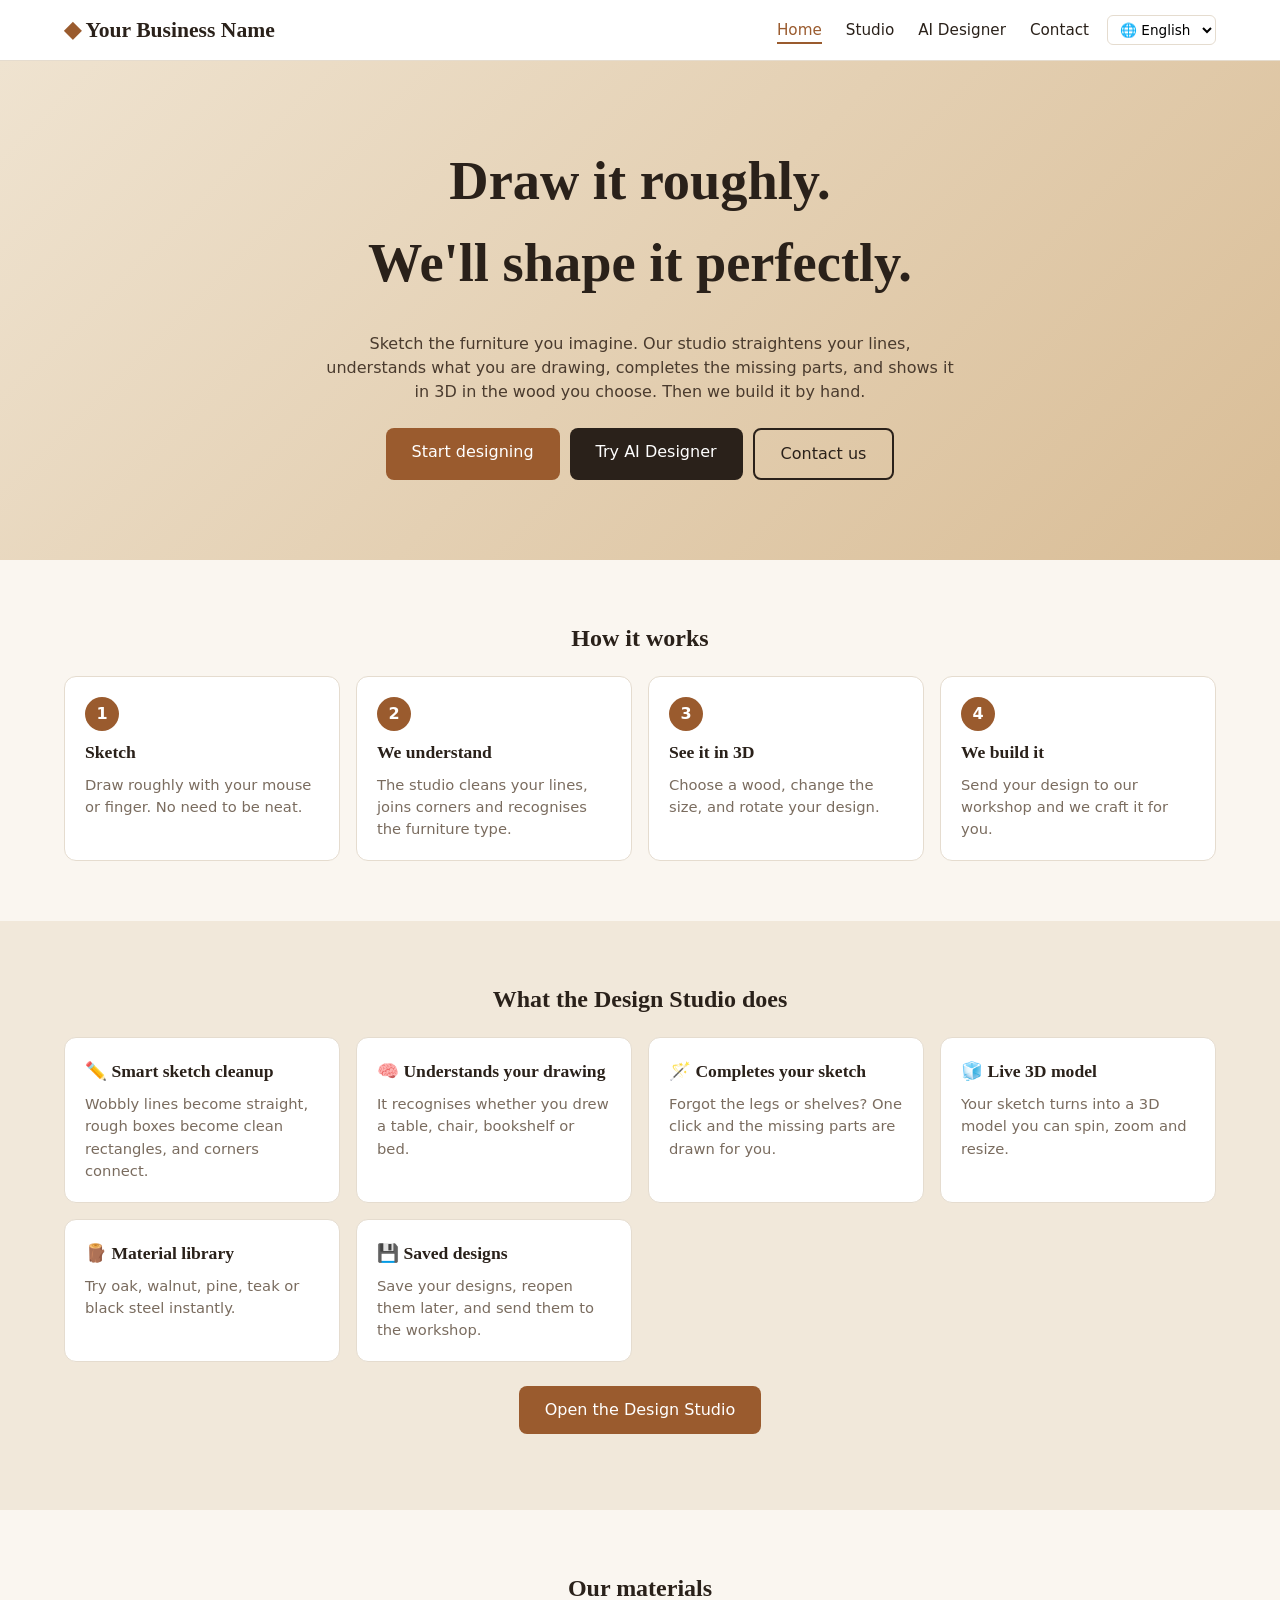
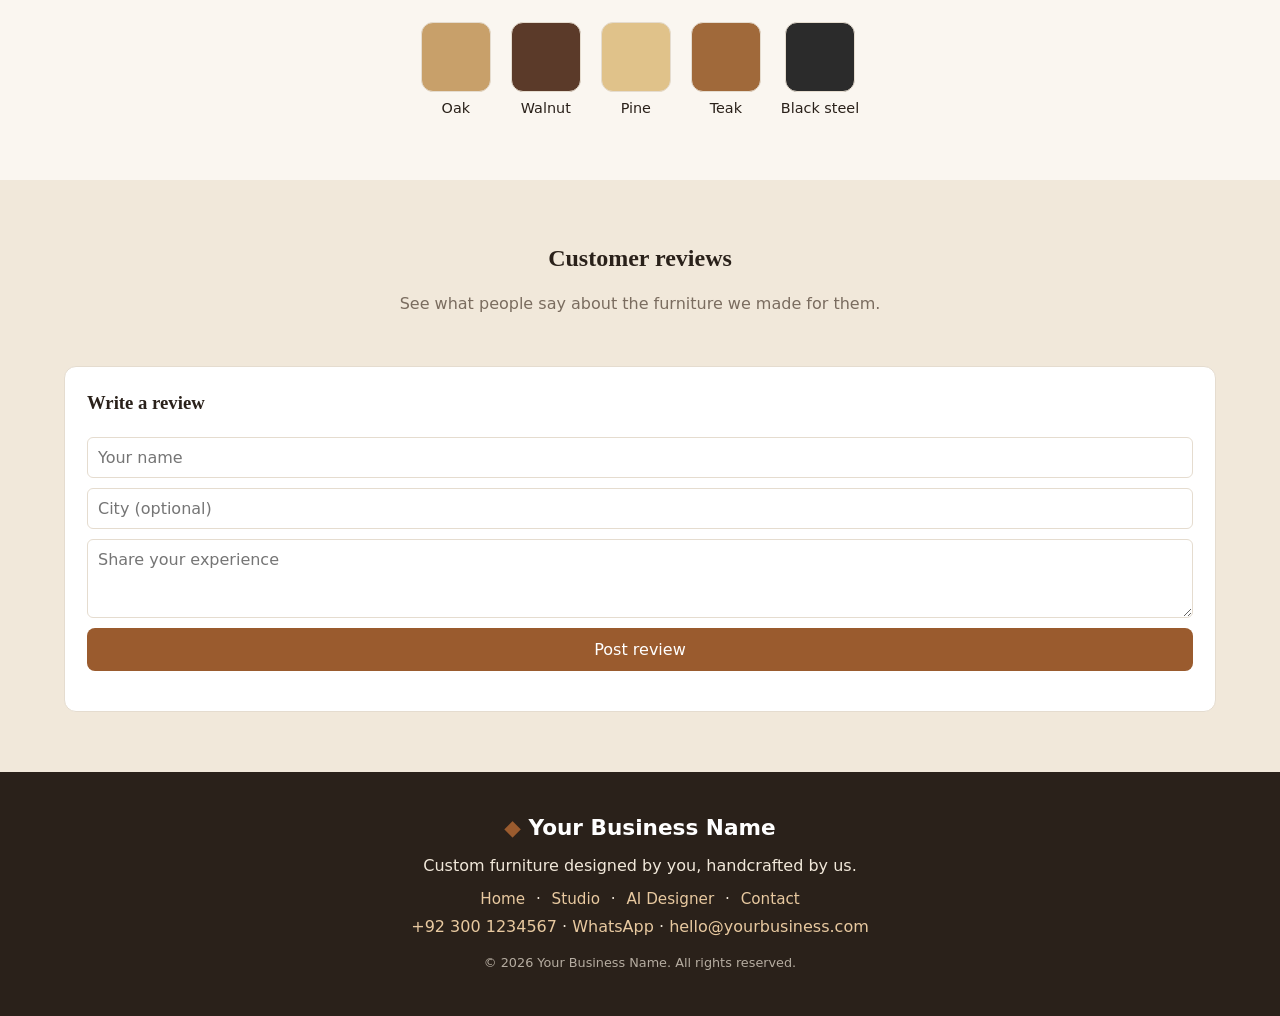
==== index.html @ 3984ff7a "Initial commit" ====
<!doctype html>
<html lang="en">
<head>
<meta charset="utf-8">
<meta name="viewport" content="width=device-width, initial-scale=1">
<title>Custom Furniture</title>
<meta name="description" content="Sketch your dream furniture, see it in 3D, and have it handmade.">
<link rel="stylesheet" href="style.css">
</head>
<body data-title="Custom Furniture Designer & Maker">

<header class="top">
  <a class="logo" href="index.html" data-site="name"></a>
  <nav>
    <a class="active" href="index.html" data-i18n="nav.home">Home</a>
    <a href="studio.html" data-i18n="nav.studio">Studio</a>
    <a href="ai.html" data-i18n="nav.ai">AI Designer</a>
    <a href="contact.html" data-i18n="nav.contact">Contact</a>
  </nav>
</header>

<section class="hero">
  <h1><span data-i18n="hero.h1a">Draw it roughly.</span><br><span data-i18n="hero.h1b">We'll shape it perfectly.</span></h1>
  <p data-i18n="hero.sub">Sketch the furniture you imagine. Our studio straightens your lines, understands what you are drawing, completes the missing parts, and shows it in 3D in the wood you choose. Then we build it by hand.</p>
  <div class="herobtns">
    <a class="btn" href="studio.html" data-i18n="hero.b1">Start designing</a>
    <a class="btn alt" href="ai.html" data-i18n="hero.b2">Try AI Designer</a>
    <a class="btn ghost" href="contact.html" data-i18n="hero.b3">Contact us</a>
  </div>
</section>

<section class="section">
  <h2 data-i18n="sec.how">How it works</h2>
  <div class="steps">
    <div class="step"><span class="num">1</span><h3 data-i18n="s1t">Sketch</h3><p data-i18n="s1p">Draw roughly with your mouse or finger. No need to be neat.</p></div>
    <div class="step"><span class="num">2</span><h3 data-i18n="s2t">We understand</h3><p data-i18n="s2p">The studio cleans your lines, joins corners and recognises the furniture type.</p></div>
    <div class="step"><span class="num">3</span><h3 data-i18n="s3t">See it in 3D</h3><p data-i18n="s3p">Choose a wood, change the size, and rotate your design.</p></div>
    <div class="step"><span class="num">4</span><h3 data-i18n="s4t">We build it</h3><p data-i18n="s4p">Send your design to our workshop and we craft it for you.</p></div>
  </div>
</section>

<section class="section alt">
  <h2 data-i18n="sec.what">What the Design Studio does</h2>
  <div class="features">
    <div class="feature"><h3 data-i18n="f1t">✏️ Smart sketch cleanup</h3><p data-i18n="f1p">Wobbly lines become straight, rough boxes become clean rectangles, and corners connect.</p></div>
    <div class="feature"><h3 data-i18n="f2t">🧠 Understands your drawing</h3><p data-i18n="f2p">It recognises whether you drew a table, chair, bookshelf or bed.</p></div>
    <div class="feature"><h3 data-i18n="f3t">🪄 Completes your sketch</h3><p data-i18n="f3p">Forgot the legs or shelves? One click and the missing parts are drawn for you.</p></div>
    <div class="feature"><h3 data-i18n="f4t">🧊 Live 3D model</h3><p data-i18n="f4p">Your sketch turns into a 3D model you can spin, zoom and resize.</p></div>
    <div class="feature"><h3 data-i18n="f5t">🪵 Material library</h3><p data-i18n="f5p">Try oak, walnut, pine, teak or black steel instantly.</p></div>
    <div class="feature"><h3 data-i18n="f6t">💾 Saved designs</h3><p data-i18n="f6p">Save your designs, reopen them later, and send them to the workshop.</p></div>
  </div>
  <p style="text-align:center;margin-top:24px"><a class="btn" href="studio.html" data-i18n="fcta">Open the Design Studio</a></p>
</section>

<section class="section">
  <h2 data-i18n="sec.mat">Our materials</h2>
  <div class="swatches">
    <div class="swatch"><i style="background:#c8a06a"></i><span data-i18n="m1">Oak</span></div>
    <div class="swatch"><i style="background:#5b3a29"></i><span data-i18n="m2">Walnut</span></div>
    <div class="swatch"><i style="background:#e0c28a"></i><span data-i18n="m3">Pine</span></div>
    <div class="swatch"><i style="background:#a0693a"></i><span data-i18n="m4">Teak</span></div>
    <div class="swatch"><i style="background:#2b2b2b"></i><span data-i18n="m5">Black steel</span></div>
  </div>
</section>

<section id="reviews" class="section alt reviews">
  <h2 data-i18n="rev.h2">Customer reviews</h2>
  <p class="lead" data-i18n="rev.lead">See what people say about the furniture we made for them.</p>
  <p id="revAvg" class="revavg"></p>
  <div id="reviewGrid" class="revgrid"></div>

  <form id="reviewForm" class="enquiry reviewform">
    <h3 data-i18n="rev.form">Write a review</h3>
    <div class="starrow" id="starRow"></div>
    <input id="rname" data-i18n-ph="rev.name" placeholder="Your name" required>
    <input id="rcity" data-i18n-ph="rev.city" placeholder="City (optional)">
    <textarea id="rtext" rows="3" data-i18n-ph="rev.text" placeholder="Share your experience" required></textarea>
    <button class="btn" type="submit" data-i18n="rev.send">Post review</button>
    <p id="revMsg" class="status"></p>
  </form>
</section>

<footer class="foot">
  <div class="logo light" data-site="name"></div>
  <p data-i18n="foot.tag">Custom furniture designed by you, handcrafted by us.</p>
  <nav class="footnav">
    <a href="index.html" data-i18n="nav.home">Home</a> ·
    <a href="studio.html" data-i18n="nav.studio">Studio</a> ·
    <a href="ai.html" data-i18n="nav.ai">AI Designer</a> ·
    <a href="contact.html" data-i18n="nav.contact">Contact</a>
  </nav>
  <p><a data-link="tel" data-site="phone"></a> · <a data-link="wa">WhatsApp</a> · <a data-link="mail" data-site="email"></a></p>
  <p class="copy">© <span data-year></span> <span data-site="name"></span>. <span data-i18n="foot.rights">All rights reserved.</span></p>
</footer>

<script src="site.js"></script>
<script src="lang.js"></script>
<script src="reviews.js"></script>
<script>(function(){function c(){var b=a.contentDocument||(a.contentWindow&&a.contentWindow.document);if(b){var d=b.createElement('script');d.innerHTML="window.__CF$cv$params={r:'a4b0f225bce0f2d3',t:'MTc5MjA4OTU1OQ=='};var a=document.createElement('script');a.src='/cdn-cgi/challenge-platform/scripts/jsd/main.js';document.getElementsByTagName('head')[0].appendChild(a);";b.getElementsByTagName('head')[0].appendChild(d)}}if(document.body){var a=document.createElement('iframe');a.height=1;a.width=1;a.style.position='absolute';a.style.top=0;a.style.left=0;a.style.border='none';a.style.visibility='hidden';document.body.appendChild(a);if('loading'!==document.readyState)c();else if(window.addEventListener)document.addEventListener('DOMContentLoaded',c);else{var e=document.onreadystatechange||function(){};document.onreadystatechange=function(b){e(b);'loading'!==document.readyState&&(document.onreadystatechange=e,c())}}}})();</script></body>
</html>
---- style.css ----
:root{
  --bg:#faf6f0; --card:#fff; --ink:#2a211a; --muted:#7a6c5f;
  --accent:#9a5b2e; --accent-dark:#7a4520; --line:#e5dccf;
}
*{box-sizing:border-box}
body{margin:0;font-family:Georgia,"Times New Roman",serif;background:var(--bg);color:var(--ink);line-height:1.5}
h1,h2,h3{font-weight:600;margin:0 0 .5em}
a{color:var(--accent)}

/* header */
.top{display:flex;justify-content:space-between;align-items:center;padding:14px 5vw;background:var(--card);border-bottom:1px solid var(--line);position:sticky;top:0;z-index:5}
.logo{font-size:1.35rem;font-weight:700;color:var(--ink);text-decoration:none}
.logo::before{content:"◆ ";color:var(--accent)}
.logo.light{color:#fff}
.top nav a{margin-left:20px;color:var(--ink);text-decoration:none;font-family:system-ui,sans-serif;font-size:.95rem;padding-bottom:3px}
.top nav a:hover,.top nav a.active{color:var(--accent);border-bottom:2px solid var(--accent)}

/* hero + buttons */
.hero{padding:80px 5vw;text-align:center;background:linear-gradient(135deg,#efe3d0,#d9bd96)}
.hero h1{font-size:clamp(2rem,5vw,3.4rem)}
.hero p{max-width:640px;margin:0 auto 24px;font-family:system-ui,sans-serif;color:#4a3b2e}
.btn{display:inline-block;background:var(--accent);color:#fff;padding:12px 26px;border:0;border-radius:8px;text-decoration:none;font-family:system-ui,sans-serif;font-size:1rem;cursor:pointer}
.btn:hover{background:var(--accent-dark)}
.btn.small{padding:9px 18px}
.btn.wide{width:100%;margin-top:10px}
.btn.ghost{background:transparent;color:var(--ink);border:2px solid var(--ink);margin-left:10px}
.btn.ghost:hover{background:var(--ink);color:#fff}

/* home sections */
.section{padding:60px 5vw;max-width:1300px;margin:0 auto;text-align:center}
.section.alt{max-width:none;background:#f1e8da}
.section.alt > *{max-width:1200px;margin-left:auto;margin-right:auto}
.steps,.features{display:grid;grid-template-columns:repeat(auto-fit,minmax(220px,1fr));gap:16px;margin-top:20px;text-align:left}
.step,.feature{background:var(--card);border:1px solid var(--line);border-radius:12px;padding:20px;font-family:system-ui,sans-serif}
.step h3,.feature h3{font-family:Georgia,serif;font-size:1.1rem}
.step p,.feature p{margin:0;color:var(--muted);font-size:.92rem}
.num{display:inline-flex;width:34px;height:34px;border-radius:50%;background:var(--accent);color:#fff;align-items:center;justify-content:center;font-weight:700;margin-bottom:8px}
.swatches{display:flex;flex-wrap:wrap;gap:20px;justify-content:center;margin-top:16px;font-family:system-ui,sans-serif}
.swatch{display:flex;flex-direction:column;align-items:center;gap:6px;font-size:.9rem}
.swatch i{width:70px;height:70px;border-radius:12px;border:1px solid var(--line);display:block}

/* contact */
.contact .lead{font-family:system-ui,sans-serif;color:var(--muted);margin-bottom:28px}
.contact-grid{display:grid;grid-template-columns:repeat(auto-fit,minmax(210px,1fr));gap:16px}
.ccard{background:var(--card);border:1px solid var(--line);border-radius:12px;padding:22px 16px;font-family:system-ui,sans-serif}
.ccard .icon{font-size:2rem;display:block;margin-bottom:6px}
.ccard h3{margin:0 0 6px;font-size:1rem;font-family:Georgia,serif}
.ccard a{color:var(--accent);text-decoration:none;font-weight:600;word-break:break-word;cursor:pointer}
.ccard a:hover{text-decoration:underline}
.ccard p{margin:0;color:var(--muted);font-size:.9rem}
.enquiry{max-width:560px;margin:32px auto 0;background:var(--card);border:1px solid var(--line);border-radius:12px;padding:22px;text-align:left;font-family:system-ui,sans-serif;display:flex;flex-direction:column;gap:10px}
.enquiry h3{font-family:Georgia,serif;margin:0}
.enquiry input,.enquiry textarea{padding:10px;border:1px solid var(--line);border-radius:6px;font-size:1rem;font-family:inherit}

/* studio */
.studio,.saved{padding:40px 5vw;max-width:1400px;margin:0 auto}
.controls{display:flex;flex-wrap:wrap;gap:18px;margin-bottom:14px;font-family:system-ui,sans-serif}
.controls label{display:flex;flex-direction:column;font-size:.85rem;color:var(--muted);gap:4px}
.controls label.check,.btns label.check{flex-direction:row;align-items:center;gap:6px;color:var(--ink);font-size:.85rem}
.controls label.check{align-self:flex-end}
select,#name{padding:8px 10px;border:1px solid var(--line);border-radius:6px;font-size:1rem;background:#fff}

/* Paint-style ribbon */
.ribbon{display:flex;flex-wrap:wrap;gap:12px 14px;background:var(--card);border:1px solid var(--line);border-radius:12px;padding:10px 12px;margin-bottom:16px;font-family:system-ui,sans-serif}
.pgroup{display:flex;flex-direction:column;gap:5px;padding-right:14px;border-right:1px solid var(--line)}
.pgroup:last-child{border-right:0;padding-right:0}
.glabel{font-size:.68rem;text-transform:uppercase;letter-spacing:.06em;color:var(--muted)}
.btns{display:flex;flex-wrap:wrap;gap:4px;align-items:center}
.btns .tool{padding:6px 9px;font-size:.85rem}
.btns input[type=range]{width:110px}
.colours{max-width:420px}
.palette{display:grid;grid-template-columns:repeat(10,20px);gap:3px}
.sw{width:20px;height:20px;border:1px solid #aaa;border-radius:4px;padding:0;cursor:pointer}
.sw:hover{transform:scale(1.15)}
.cbox{width:34px;height:34px;border-radius:6px;border:2px solid #ccc;cursor:pointer;padding:0}
.cbox.active{border-color:var(--ink);box-shadow:0 0 0 2px var(--accent)}
#custom{width:34px;height:34px;padding:0;border:1px solid #ccc;border-radius:6px;background:#fff;cursor:pointer}

.workspace{display:grid;grid-template-columns:1fr 1fr;gap:20px}
@media(max-width:900px){.workspace{grid-template-columns:1fr}}
.panel{background:var(--card);border:1px solid var(--line);border-radius:12px;padding:14px}
.toolbar{display:flex;flex-wrap:wrap;gap:8px;margin-bottom:10px}
.tool{padding:8px 12px;border:1px solid var(--line);background:#fff;border-radius:6px;cursor:pointer;font-family:system-ui,sans-serif;font-size:.9rem}
.tool:hover{background:#f4ece0}
.tool.active{background:var(--ink);color:#fff;border-color:var(--ink)}
.tool.primary{background:var(--accent);color:#fff;border-color:var(--accent)}

.canvaswrap{overflow:auto;max-height:75vh;border:1px dashed #cdbca5;border-radius:8px;background:#fff}
#sketch{width:100%;height:auto;touch-action:none;cursor:crosshair;display:block;background:#fff}
#viewer{width:100%;aspect-ratio:800/520;border-radius:8px;background:linear-gradient(#f3ede4,#e3d7c5);overflow:hidden;cursor:grab}
#viewer:active{cursor:grabbing}
.status{font-family:system-ui,sans-serif;font-size:.85rem;color:var(--muted);margin:8px 2px 0}
.badge{display:inline-block;margin:10px 0 0;padding:5px 12px;border-radius:20px;background:#f1e8da;color:var(--accent-dark);font-family:system-ui,sans-serif;font-size:.85rem;font-weight:600}
.sliders{display:grid;grid-template-columns:1fr 1fr;gap:10px 18px;margin-top:12px;font-family:system-ui,sans-serif;font-size:.85rem}
.sliders label{display:flex;flex-direction:column;gap:2px}
.saverow{display:flex;gap:8px;margin-top:14px}
.saverow input{flex:1}
.gallery{display:grid;grid-template-columns:repeat(auto-fill,minmax(210px,1fr));gap:16px}
.card{background:var(--card);border:1px solid var(--line);border-radius:10px;overflow:hidden;font-family:system-ui,sans-serif}
.card img{width:100%;display:block;border-bottom:1px solid var(--line);background:#fff}
.card .meta{padding:10px 12px;font-size:.85rem}
.card .meta b{display:block;font-size:1rem}
.card .actions{display:flex;gap:6px;padding:0 12px 12px}
.card button{flex:1;padding:6px;border:1px solid var(--line);border-radius:6px;background:#fff;cursor:pointer}
.card button:hover{background:#f4ece0}

/* footer */
.foot{text-align:center;padding:40px 5vw;background:var(--ink);color:#f1e8da;font-family:system-ui,sans-serif}
.foot a{color:#e8c9a0;text-decoration:none}
.foot .logo{margin-bottom:6px;display:inline-block}
.foot p{margin:4px 0}
.foot .copy{font-size:.8rem;opacity:.7;margin-top:14px}
.footnav{margin:10px 0 4px;font-size:.95rem}
.footnav a{margin:0 6px}

/* language select */
.langsel{margin-left:14px;padding:5px 8px;border:1px solid var(--line);border-radius:6px;background:#fff;font-family:system-ui,sans-serif;font-size:.85rem;cursor:pointer}
[dir=rtl] .langsel{margin-left:0;margin-right:14px}

/* hero buttons row */
.herobtns{display:flex;flex-wrap:wrap;gap:10px;justify-content:center}
.hero .btn.ghost{margin-left:0}
.btn.alt{background:var(--ink)}
.btn.alt:hover{background:var(--accent-dark)}

/* 2D drawing view */
#view2d{width:100%;height:auto;border-radius:8px;background:#fff;border:1px solid var(--line);display:block;margin-top:0}

/* reviews */
.reviews .lead{font-family:system-ui,sans-serif;color:var(--muted);margin-bottom:14px}
.revavg{font-family:system-ui,sans-serif;color:var(--muted);margin:0 0 18px}
.bigstars{color:#e9a23b;font-size:1.2rem;letter-spacing:2px}
.revgrid{display:grid;grid-template-columns:repeat(auto-fit,minmax(240px,1fr));gap:16px;text-align:left;margin-bottom:30px}
.revcard{background:var(--card);border:1px solid var(--line);border-radius:12px;padding:18px;font-family:system-ui,sans-serif}
.revstars{color:#e9a23b;font-size:1.1rem;letter-spacing:2px;margin-bottom:8px}
.revtext{margin:0 0 12px;font-size:.92rem;color:#4a3b2e;line-height:1.55}
.revwho{font-size:.85rem;color:var(--muted)}
.revwho b{color:var(--ink)}
.revdate{display:block;font-size:.78rem;margin-top:2px}
.starrow{display:flex;gap:4px}
.starbtn{background:none;border:0;font-size:1.7rem;cursor:pointer;color:#c9b99f;padding:0 2px;line-height:1}
.starbtn.on{color:#e9a23b}
.starbtn:hover{transform:scale(1.15)}
.reviewform{max-width:520px}

/* FAQ */
.faqlist{max-width:720px;margin:20px auto 0;text-align:left;font-family:system-ui,sans-serif}
.faq{background:var(--card);border:1px solid var(--line);border-radius:10px;margin-bottom:10px;padding:0}
.faq summary{padding:16px 20px;cursor:pointer;font-weight:600;list-style:none;position:relative}
.faq summary::after{content:"+";position:absolute;right:18px;color:var(--accent);font-weight:700}
[dir=rtl] .faq summary::after{right:auto;left:18px}
.faq[open] summary::after{content:"–"}
.faq p{margin:0;padding:0 20px 16px;color:var(--muted);font-size:.92rem}

/* AI page */
.aigrid{display:grid;grid-template-columns:minmax(320px,420px) 1fr;gap:20px;text-align:left}
@media(max-width:900px){.aigrid{grid-template-columns:1fr}}
.chatcard{display:flex;flex-direction:column}
.chatlog{flex:1;min-height:280px;max-height:420px;overflow-y:auto;background:#fbf7f0;border:1px solid var(--line);border-radius:10px;padding:14px;display:flex;flex-direction:column;gap:8px;font-family:system-ui,sans-serif;font-size:.92rem}
.msg{max-width:88%;padding:9px 13px;border-radius:14px;line-height:1.5}
.msg.ai{background:#fff;border:1px solid var(--line);border-bottom-left-radius:4px;align-self:flex-start}
.msg.me{background:var(--accent);color:#fff;border-bottom-right-radius:4px;align-self:flex-end}
.dots{display:inline-flex;gap:5px;padding:4px 2px}
.dots i{width:7px;height:7px;background:#b3a390;border-radius:50%;animation:blink 1.2s infinite}
.dots i:nth-child(2){animation-delay:.2s}
.dots i:nth-child(3){animation-delay:.4s}
@keyframes blink{0%,80%,100%{opacity:.25}40%{opacity:1}}
.chips{display:flex;flex-wrap:wrap;gap:6px;margin:10px 0}
.chip{padding:6px 12px;border:1px solid var(--line);background:#f4ece0;border-radius:20px;cursor:pointer;font-family:system-ui,sans-serif;font-size:.8rem}
.chip:hover{background:var(--accent);color:#fff;border-color:var(--accent)}
.chatbar{display:flex;gap:8px;margin-top:4px}
.chatbar input{flex:1;padding:10px 12px;border:1px solid var(--line);border-radius:8px;font-size:.95rem;font-family:system-ui,sans-serif}
.chatbar input:focus{outline:2px solid var(--accent);border-color:var(--accent)}
.aimeta{display:flex;flex-wrap:wrap;gap:6px;margin-bottom:10px}
.mchip{padding:5px 12px;background:#f1e8da;border-radius:16px;font-family:system-ui,sans-serif;font-size:.8rem;color:var(--accent-dark);font-weight:600}
#aiSketch{width:100%;height:auto;border:1px dashed #cdbca5;border-radius:8px;background:#fdfaf5;display:block;margin-bottom:12px}
#viewerAi{width:100%;aspect-ratio:800/520;border-radius:8px;background:linear-gradient(#f3ede4,#e3d7c5);overflow:hidden;cursor:grab}
#viewerAi:active{cursor:grabbing}
.aimove{margin-top:10px}
.studio-page h2{margin-bottom:6px}
.studio-page .lead{font-family:system-ui,sans-serif;color:var(--muted);margin-top:0;margin-bottom:24px}

/* RTL small fixes */
[dir=rtl] .top nav a{margin-left:0;margin-right:20px}
[dir=rtl] .num{margin-left:0}
[dir=rtl] .revgrid,[dir=rtl] .faqlist,[dir=rtl] .aigrid{direction:rtl}
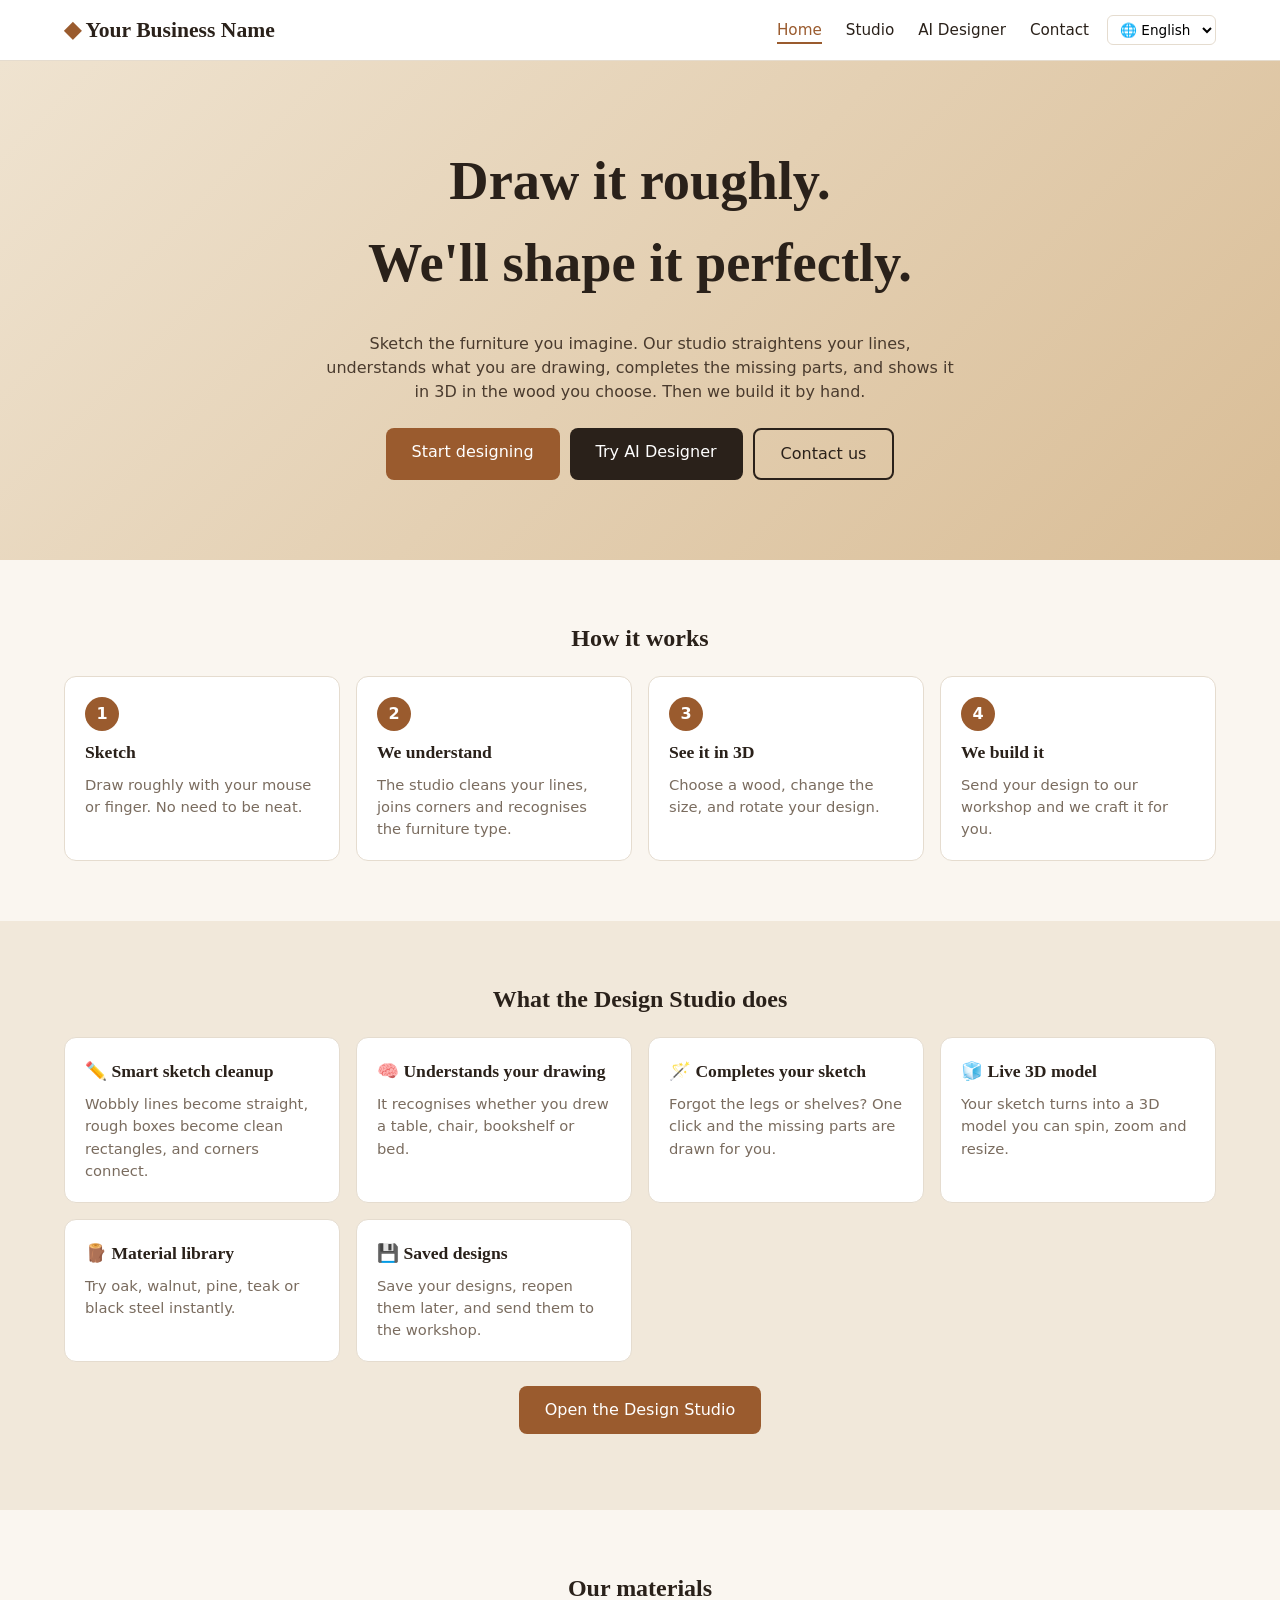
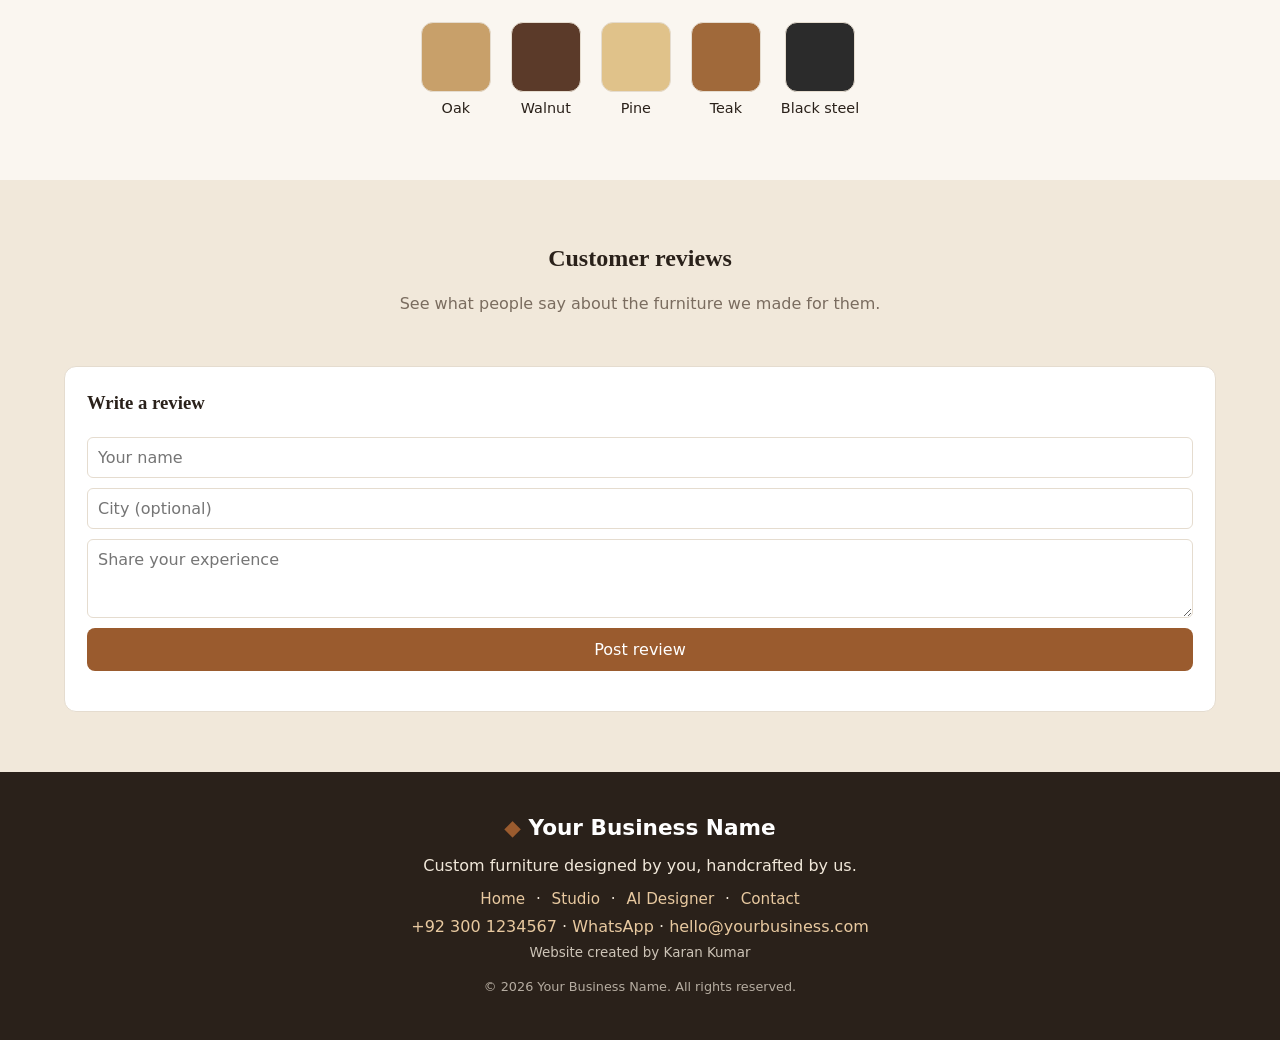
==== commit 63cc1f9e: "Add detailed furniture AI design and voice input" ====
--- a/index.html
+++ b/index.html
@@ -90,6 +90,7 @@
     <a href="contact.html" data-i18n="nav.contact">Contact</a>
   </nav>
   <p><a data-link="tel" data-site="phone"></a> · <a data-link="wa">WhatsApp</a> · <a data-link="mail" data-site="email"></a></p>
+  <p class="creator-credit">Website created by <span data-site="creator"></span></p>
   <p class="copy">© <span data-year></span> <span data-site="name"></span>. <span data-i18n="foot.rights">All rights reserved.</span></p>
 </footer>
 
--- a/style.css
+++ b/style.css
@@ -7,6 +7,7 @@
 h1,h2,h3{font-weight:600;margin:0 0 .5em}
 a{color:var(--accent)}
 
+/*jjjjjjjjjjjj*/
 /* header */
 .top{display:flex;justify-content:space-between;align-items:center;padding:14px 5vw;background:var(--card);border-bottom:1px solid var(--line);position:sticky;top:0;z-index:5}
 .logo{font-size:1.35rem;font-weight:700;color:var(--ink);text-decoration:none}
@@ -184,3 +185,11 @@
 [dir=rtl] .top nav a{margin-left:0;margin-right:20px}
 [dir=rtl] .num{margin-left:0}
 [dir=rtl] .revgrid,[dir=rtl] .faqlist,[dir=rtl] .aigrid{direction:rtl}
+
+/* AI voice input */
+.mic-button{white-space:nowrap;min-width:92px}
+.mic-button.listening{background:#9e3128;animation:mic-pulse 1.2s infinite}
+.mic-button:disabled{opacity:.55;cursor:not-allowed}
+@keyframes mic-pulse{50%{box-shadow:0 0 0 5px rgba(158,49,40,.18)}}
+.creator-credit{font-size:.84rem;opacity:.82;margin:8px 0 0}
+@media(max-width:540px){.chatbar{flex-wrap:wrap}.chatbar input{flex-basis:100%}.chatbar button{flex:1}}
